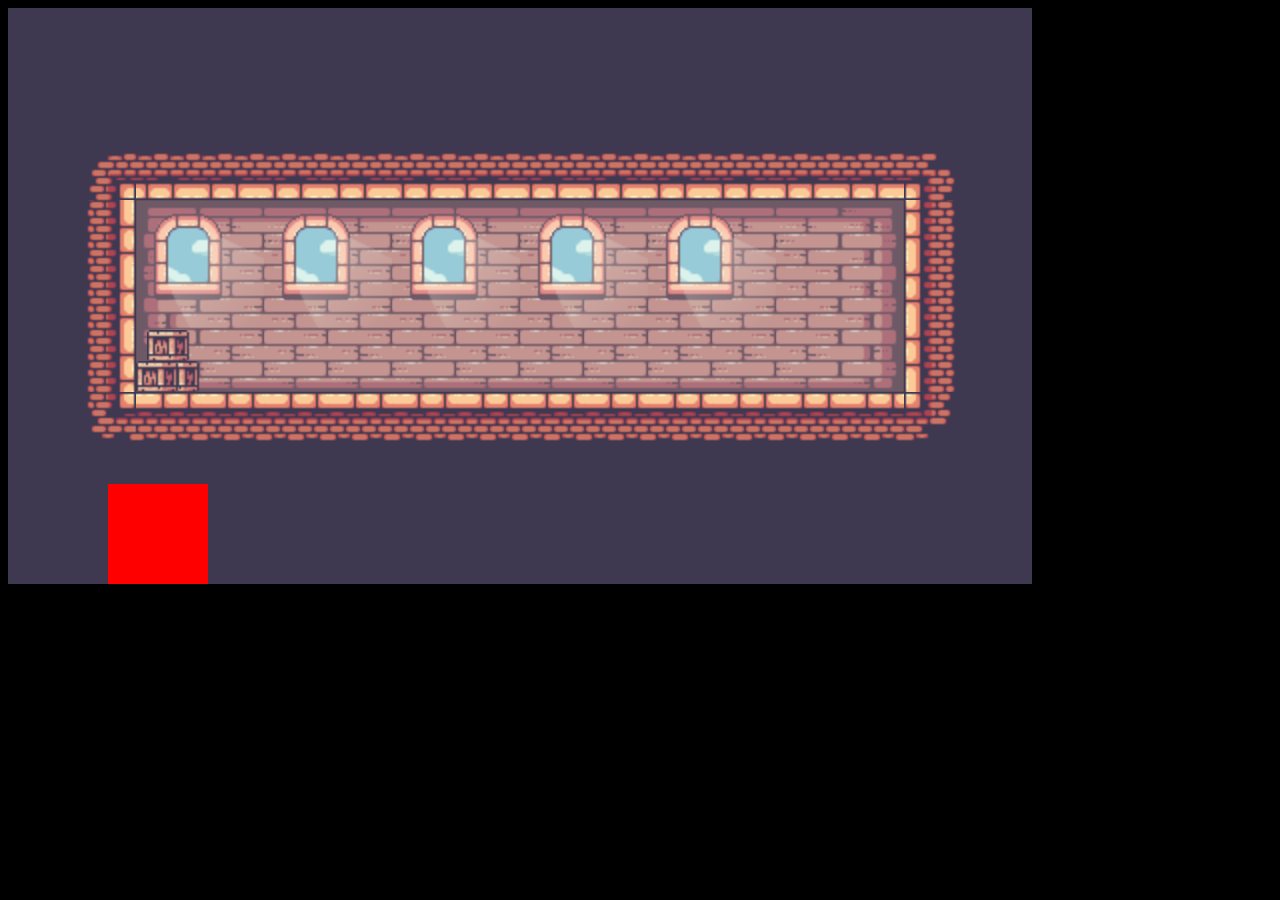
==== index.html @ ba1b93f1 "commit" ====
<!DOCTYPE html>
<html>
    <head>
        <meta charset="utf-8">
		<meta name="viewport" content="width=device-width, initial-scale=1.0" />
        <link rel="stylesheet" href="index-styles.css">
    </head>
    <body>
        <canvas id="myCanvas"></canvas>
        <script src="js/collision.js" type="text/javascript"></script>
        <script src="js/sprite.js" type="text/javascript"></script>
        <script src="js/player.js" type="text/javascript"></script>
        <script src="js/eventListeners.js" type="text/javascript"></script>
        <script src="js/site.js" type="text/javascript"></script>
       
    </body>
</html>
---- index-styles.css ----
body{
    background: black;
}
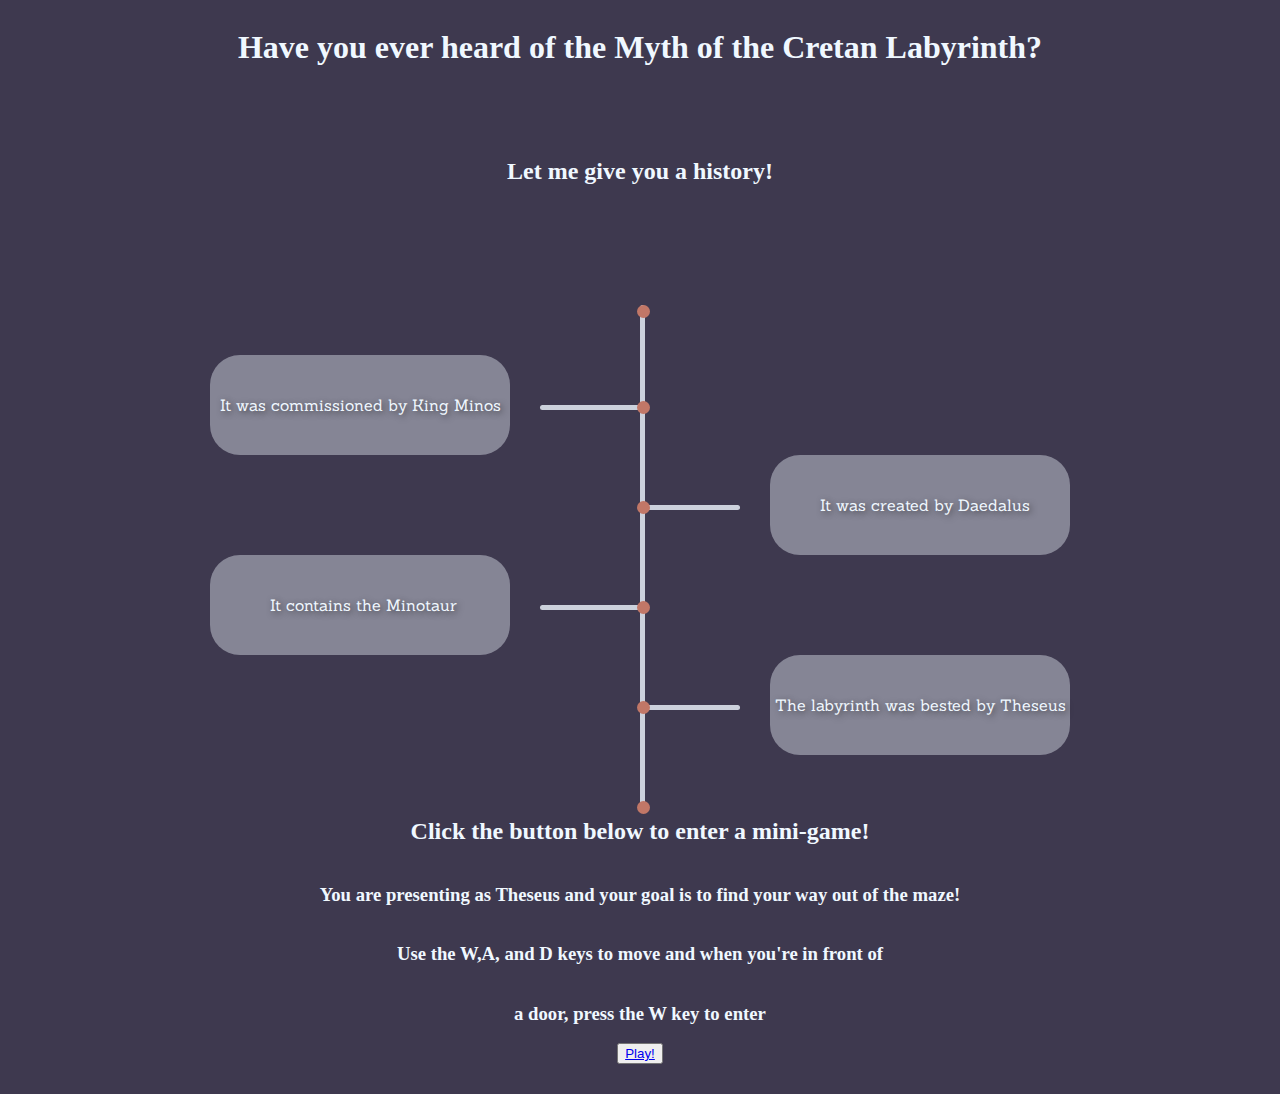
==== commit a8c451cb: "third" ====
--- a/index.html
+++ b/index.html
@@ -4,14 +4,49 @@
         <meta charset="utf-8">
 		<meta name="viewport" content="width=device-width, initial-scale=1.0" />
         <link rel="stylesheet" href="index-styles.css">
+        <script src="index-script.js"></script>
+    </head>
     </head>
     <body>
-        <canvas id="myCanvas"></canvas>
-        <script src="js/collision.js" type="text/javascript"></script>
-        <script src="js/sprite.js" type="text/javascript"></script>
-        <script src="js/player.js" type="text/javascript"></script>
-        <script src="js/eventListeners.js" type="text/javascript"></script>
-        <script src="js/site.js" type="text/javascript"></script>
-       
+        <h1 class="heading">Have you ever heard of the Myth of the Cretan Labyrinth?</h1>
+
+        <h2 class="subheading"> Let me give you a history!</h2>
+
+        <div class="line-container">
+            <div class="line"></div>
+            <div class="dot"></div>
+
+            <div class="line-left-1"></div>
+            <div class="dot two"></div>
+            <div class="left-text-box-1"></div>
+            <p class="left-text-1">It was commissioned by <span class="test"></span></p>
+
+            <div class="line-right-1"></div>
+            <div class="dot third"></div>
+            <div class="right-text-box-1"></div>
+            <p class="right-text-1">It was created by <span class="second"></span></p>
+    
+            <div class="line-left-2"></div>
+            <div class="dot four"></div>
+            <div class="left-text-box-2"></div>
+            <p class="left-text-2">It contains the <span class="three"></span></p>
+
+            <div class="line-right-2"></div>
+            <div class="dot five"></div>
+            <div class="right-text-box-2"></div>
+            <p class="right-text-2">The labyrinth was bested by <span class="fourth"></span></p>
+
+            <div class="dot six"></div>
+        </div>
+
+        <div class="instruction-container">
+            <h2>Click the button below to enter a mini-game!</h2>
+            <h3>You are presenting as Theseus and your goal is to find your way out of the maze!</h3>
+            <h3>Use the W,A, and D keys to move and when you're in front of </h3>
+            <h3> a door, press the W key to enter</h3>
+
+            <button class="button"><a href="game.html">Play!</a></button>
+        </div>
+
     </body>
 </html>--- a/index-styles.css
+++ b/index-styles.css
@@ -1,3 +1,198 @@
-body{
-    background: black;
+@import url('https://fonts.googleapis.com/css2?family=Sanchez&family=Tinos:ital,wght@1,700&display=swap');
+
+body {
+    background: rgb(62, 57, 79);
+    display: flex;
+    justify-content: center;
+    align-items: center;
+    flex-direction: column;
+    color:aliceblue;
+    font-family: 'Tinos', serif;
+}
+
+.heading {
+    opacity: 0;
+    visibility: hidden;
+    transition: opacity 2s ease;
+}
+
+.subheading {
+    padding: 50px;
+}
+
+.line-container {
+    padding: 50px;
+    font-family: 'Sanchez', serif;
+}
+
+.line{
+    background-color: aliceblue;
+    width: 5px;
+    height: 500px;
+    border-radius: 5px;
+    opacity: 0.8;
+    position: absolute;
+    margin: auto;
+    /* margin-left: 41.5%; */
+}
+
+.line-left-1{
+    background-color: aliceblue;
+    width: 100px;
+    height: 5px;
+    border-radius: 5px;
+    opacity: 0.8;
+    position: absolute;
+    margin-left: -100px;
+    margin-top: 100px;
+}
+
+.line-right-1{
+    background-color: aliceblue;
+    width: 100px;
+    height: 5px;
+    border-radius: 5px;
+    opacity: 0.8;
+    position:  absolute;
+    margin-left: 0px;
+    margin-top: 200px;
+}
+
+.line-left-2{
+    background-color: aliceblue;
+    width: 100px;
+    height: 5px;
+    border-radius: 5px;
+    opacity: 0.8;
+    position: absolute;
+    margin-left: -100px;
+    margin-top: 300px;
+}
+
+.line-right-2{
+    background-color: aliceblue;
+    width: 100px;
+    height: 5px;
+    border-radius: 5px;
+    opacity: 0.8;
+    position: absolute;
+    margin-left: 0px;
+    margin-top: 400px;
+}
+
+.dot {
+    background-color: rgb(193, 119, 103);
+    width: 13px;
+    height: 13px;
+    border-radius: 50%;
+    position: absolute;
+    margin-left: -3px;
+    margin-top: 0px;
+}
+
+.left-text-box-1{
+    background-color: aliceblue;
+    opacity: 0.4;
+    width: 300px;
+    height: 100px;
+    position:  absolute;
+    margin-left: -430px;
+    margin-top: 50px;
+    border-radius: 30px;
+}
+
+.right-text-box-1{
+    background-color: aliceblue;
+    opacity: 0.4;
+    width: 300px;
+    height: 100px;
+    position: absolute;
+    margin-left: 130px;
+    margin-top: 150px;
+    border-radius: 30px;
+}
+
+.left-text-box-2{
+    background-color: aliceblue;
+    opacity: 0.4;
+    width: 300px;
+    height: 100px;
+    position: absolute;
+    margin-left: -430px;
+    margin-top: 250px;
+    border-radius: 30px;
+}
+
+.right-text-box-2{
+    background-color: aliceblue;
+    opacity: 0.4;
+    width: 300px;
+    height: 100px;
+    position: absolute;
+    margin-left: 130px;
+    margin-top: 350px;
+    border-radius: 30px;
+}
+
+.left-text-1{
+    position:  absolute;
+    margin-left: -420px;
+    margin-top: 90px;
+    text-shadow: 2px 2px 6px rgba(0, 0, 0, 0.5);
+}
+
+.right-text-1{
+    position:  absolute;
+    margin-left: 180px;
+    margin-top: 190px;
+    text-shadow: 2px 2px 6px rgba(0, 0, 0, 0.5);
+}
+
+.left-text-2{
+    position:  absolute;
+    margin-left: -370px;
+    margin-top: 290px;
+    text-shadow: 2px 2px 6px rgba(0, 0, 0, 0.5);
+}
+
+.right-text-2{
+    position:  absolute;
+    margin-left: 135px;
+    margin-top: 390px;
+    text-shadow: 2px 2px 6px rgba(0, 0, 0, 0.5);
+}
+
+.two{
+    position: absolute;
+    margin-top: 96px;;
+}
+
+.third{
+    position: absolute;
+    margin-top: 196px;;
+}
+
+.four{
+    position: absolute;
+    margin-top: 296px;;
+}
+
+.five{
+    position: absolute;
+    margin-top: 396px;;
+}
+
+.six{
+    position: absolute;
+    margin-top: 496px;;
+}
+
+.instruction-container{
+    padding: 30px;
+    position: absolute;
+    margin-top: 1500px;
+    display: flex;
+    justify-content: center;
+    flex-direction: column;
+    align-items: center;
 }